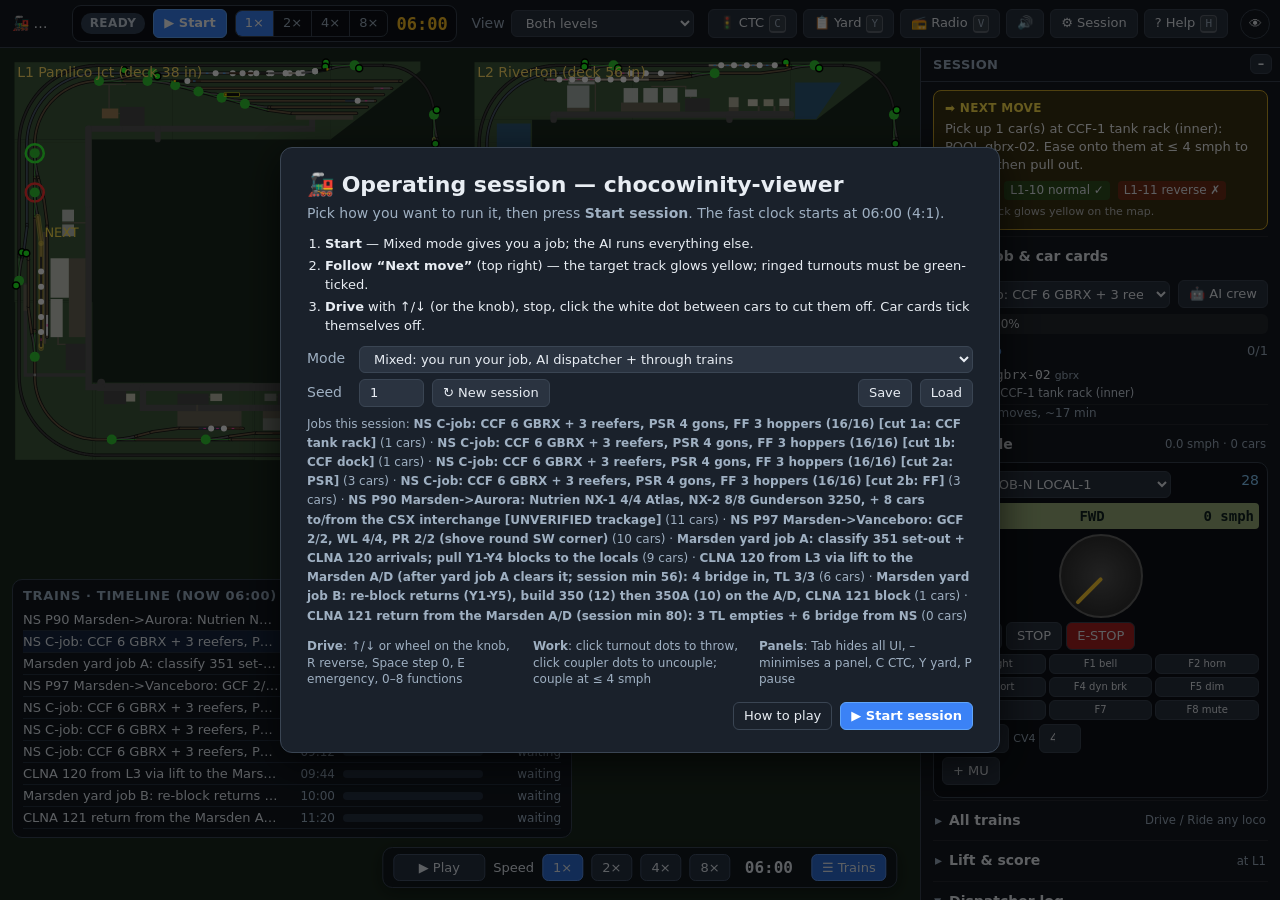
==== 2d/index.html @ 6c0cbe02 "Publish Chocowinity viewer 20261026-0025" ====
<!doctype html><html><head><meta name="robots" content="noindex, nofollow"><link rel="icon" href="data:,"><meta charset="utf-8"><title>Ops session — N-scale layout</title>
<script>/* [OPSFIX 2026-10-18] boot guard for file:// use: a missing or broken file shows a message naming it (and the zip that holds it) instead of a blank page.
   parts-manifest.js (optional, written by split_ops_parts.py) = window.OPS_PARTS {set, parts, app, where{file: part}}. Voice packs are optional (browser speech fallback). */
window.OPSBOOT = (function () { var B = { failed: false, errs: [], missing: [], notes: [] }, ROOT = 'ops-sim';
 function el() { var o = document.getElementById('ops-boot'); if (o || !document.body) return o; o = document.createElement('div'); o.id = 'ops-boot';
  o.style.cssText = 'position:fixed;inset:0;z-index:99999;display:flex;align-items:center;justify-content:center;background:#3a2020;color:#eef;font:16px/1.45 Segoe UI,Arial,sans-serif';
  o.innerHTML = '<div style="max-width:720px;padding:24px 28px;background:#0007;border-radius:10px"><b style="font-size:20px">Ops simulator</b><div id="ops-boot-msg"></div><div id="ops-boot-det" style="font-size:13px;opacity:.85;margin-top:8px;white-space:pre-wrap"></div></div>';
  document.body.appendChild(o); return o; }
 function show() { if (!B.failed || !el()) return; document.getElementById('ops-boot-msg').innerHTML = '<b>The ops simulator could not start.</b><br>' + B.t; document.getElementById('ops-boot-det').textContent = (B.d || '') + (B.errs.length ? '\n\nDetails:\n' + B.errs.slice(0, 6).join('\n') : ''); }
 B.fail = function (t, d) { if (B.failed) return; B.failed = true; B.t = t; B.d = d; show(); };
 B.note = function (t) { if (B.notes.indexOf(t) >= 0) return; B.notes.push(t); var go = function () { var n = document.getElementById('ops-note'); if (!n) { n = document.createElement('div'); n.id = 'ops-note'; n.title = 'click to hide';
   n.style.cssText = 'position:fixed;left:10px;bottom:10px;z-index:99998;max-width:460px;background:#5a4300e8;color:#fff;font:13px Segoe UI,Arial,sans-serif;padding:8px 12px;border-radius:6px;cursor:pointer'; n.onclick = function () { n.style.display = 'none'; }; document.body.appendChild(n); }
   n.innerHTML = B.notes.join('<br>'); n.style.display = 'block'; }; document.body ? go() : document.addEventListener('DOMContentLoaded', go); };
 B.rel = function (u) { u = decodeURIComponent(String(u || '')).split('?')[0]; var i = u.lastIndexOf('/' + ROOT + '/'); return i >= 0 ? u.slice(i + ROOT.length + 2) : u.split('/').pop(); };
 B.where = function (rel) { var P = window.OPS_PARTS; if (!P) return ''; var n = P.where && P.where[rel] || (/^audio\/voice\/pack\//.test(rel) ? 0 : P.app); return n ? P.parts[n - 1] + '.zip' : ''; };
 B.nestHint = function () { var m = /\/([^\/]*part\d+of\d+)\/(?:\1\/)?ops-sim\/index\.html$/i.exec(decodeURIComponent(location.pathname));
  return m ? '\n\nThis page is in a folder named after one zip (' + m[1] + '). Windows "Extract All..." suggests a NEW folder for every zip. Extract every part again and type the SAME destination folder each time, then open ops-sim\\index.html there.' : ''; };
 B.need = function (ok, rel) { if (!ok) { if (B.missing.indexOf(rel) < 0) B.missing.push(rel); var z = B.where(rel);
   B.fail('A required file is missing or did not load: <b>ops-sim/' + rel + '</b>' + (z ? '<br>It is in <b>' + z + '</b>.' : '') + (B.missing.length > 1 ? '<br>Also missing: ' + B.missing.slice(1).join(', ') : ''),
     'Extract the WHOLE zip again (right-click > Extract All... > Extract), then double-click ops-sim\\index.html inside the extracted folder. Opening index.html straight from inside the zip (without extracting) does not work.' + (window.OPS_PARTS ? ' With several zips, extract them all into the SAME folder.' : '') + B.nestHint());
   if (B.failed) show(); } return ok; };
 /* capture phase: <script>/<link> load failures (voice packs are optional; parts-manifest.js is optional) */
 window.addEventListener('error', function (e) { var t = e.target; if (!t || t === window || !(t.tagName === 'SCRIPT' || t.tagName === 'LINK')) return; var rel = B.rel(t.src || t.href);
  if (/^audio\/voice\/pack\//.test(rel) || /parts-manifest\.js$|logistics-data\.js$|logistics-core\.js$|industry\.js$/.test(rel)) return; B.need(false, rel); }, true);
 /* the other parts' folders, when they were extracted next to (or inside) this one */
 window.OPSALT = function (rel) { var P = window.OPS_PARTS, h = location.href.split('?')[0].split('#')[0], i = h.lastIndexOf('/' + ROOT + '/'); if (!P || i < 0) return []; var par = h.slice(0, i + 1), gp = par.replace(/[^\/]*\/$/, ''), ggp = gp.replace(/[^\/]*\/$/, ''), out = [], n = P.where && P.where[rel], ps = n ? [P.parts[n - 1]] : P.parts;
  ps.forEach(function (p) { [par + p + '/', par + p + '/' + p + '/', gp + p + '/', gp + p + '/' + p + '/', ggp + p + '/' + p + '/'].forEach(function (b) { var c = b + ROOT + '/' + rel; if (out.indexOf(c) < 0 && c !== par + ROOT + '/' + rel) out.push(c); }); }); return out; };
 window.VOICE_PACK_REL = 'audio/voice/pack/'; window.L3DALT = window.L3DALT || window.OPSALT;
 window.L3DPackMissing = function (rel) { var z = B.where(rel); B.note('Radio voice ' + rel.split('/').pop().replace('.js', '') + ' not found, so that speaker uses the browser voice.' + (z ? ' Its recordings are in <b>' + z + '</b>: extract it into the same folder as part 1.' : '')); };
 window.addEventListener('error', function (e) { if (!e || !e.message) return; B.errs.push(e.message + (e.filename ? ' (' + B.rel(e.filename) + ':' + e.lineno + ')' : '')); if (window.__opsGame) return;
  B.fail('A script error stopped loading.', (e.message === 'Script error.' ? 'Chrome hides the details of errors in files opened from disk. The usual cause is a missing or partly extracted file: extract the zip again (all parts into the same folder). ' : '') + 'Otherwise use a current Chrome or Edge.' + B.nestHint()); });
 document.addEventListener('DOMContentLoaded', show);
 /* after every core script ran: the game must have started */
 window.addEventListener('load', function () { if (!window.__opsGame && !B.failed) B.fail('The game did not start.', 'A core file is missing or damaged. Extract the zip again and open ops-sim\\index.html.' + B.nestHint()); });
 return B; })();</script>
<script src="parts-manifest.js"></script>
<link rel="stylesheet" href="style.css"><link rel="stylesheet" href="theme.css"></head><body>
<div id="top">
 <div class="tb-brand">&#128642; <b id="title">Ops</b></div>
 <div class="tb-session" title="Session status">
  <span id="ss-status" class="ss-pill ready">Ready</span>
  <button id="pause" class="primary" title="Start / pause the session [P]">&#9654; Run</button>
  <div class="seg" id="rates" title="Simulation speed">
   <button data-rate="1" title="Real time">1&times;</button><button data-rate="2">2&times;</button><button data-rate="4">4&times;</button><button data-rate="8">8&times;</button></div>
  <select id="rate" class="hidden-sel" aria-hidden="true" tabindex="-1"><option>1</option><option>2</option><option>4</option><option>8</option></select>
  <span class="clock" id="clock" title="Fast clock 4:1">06:00</span>
 </div>
 <label class="tb-view" title="What the map shows">View <select id="view"><option value="both">Both levels</option><option value="1">L1 Pamlico</option><option value="2">L2 Riverton</option><option value="3">L3 staging</option><option value="ride">Ride along (cab)</option><option value="follow">Follow person/vehicle</option></select></label>
 <div class="tb-right">
  <button id="ctcb" title="CTC panel: line routes, throw turnouts, hold signals [C]">&#128678; CTC<kbd>C</kbd></button>
  <button id="ymb" title="Yardmaster screen [Y]">&#128203; Yard<kbd>Y</kbd></button>
  <button id="voiceb" title="Two-way radio voices on/off [V]">&#128251; Radio<kbd>V</kbd></button>
  <button id="sound" title="Sound on/off [M]. Starts on first click.">&#128266;</button>
  <button id="sessb" title="Session setup: mode, seed, save / load">&#9881; Session</button>
  <button id="helpb" title="How to play [H]">? Help<kbd>H</kbd></button>
 </div>
</div>
<button id="ui-eye" title="Hide / show all panels [Tab]">&#128065;</button>
<div id="main"><canvas id="cv"></canvas>
 <div id="side">
  <div class="ph" id="side-h" title="Click to minimise / restore">Session <button class="minb" id="side-min" title="Minimise / restore this panel">&ndash;</button></div>
  <div class="sbody">
  <div id="nextmove" aria-live="polite"></div>
  <details class="sec" data-sec="job" open><summary>Your job &amp; car cards</summary>
   <div class="frow"><select id="job" title="Your job"></select><button id="autojob" title="Let the AI crew run this job's planned moves">&#129302; AI crew</button></div><div id="cards"></div></details>
  <details class="sec" data-sec="throttle" open><summary>Throttle <small id="locoinfo"></small></summary><div id="throttle"></div></details>
  <details class="sec" data-sec="trains"><summary>All trains <small>Drive / Ride any loco</small></summary><div id="traincards"></div></details>
  <details class="sec" data-sec="lift"><summary>Lift &amp; score <small id="liftst"></small></summary><div class="frow"><button id="lift1" title="Send the lift to L1">Lift &rarr; L1</button><button id="lift2" title="Send the lift to L2">Lift &rarr; L2</button></div><div id="score"></div></details>
  <details class="sec" data-sec="log" open><summary>Dispatcher log</summary>
   <div class="seg small" id="logf"><button data-f="all" class="on">All</button><button data-f="disp">Dispatcher</button><button data-f="radio">Radio</button><button data-f="warn">Warnings</button></div>
   <div id="log"></div>
   <div class="frow small"><button id="chatb" class="on" title="Crew chatter on/off (dispatcher, detectors and emergencies always come through)">Chatter on</button><label>Radio level <select id="radlvl" title="Radio level"><option value="full">full</option><option value="essential">essential</option></select></label></div>
   <div id="radiofeed"></div></details>
  <details class="sec" data-sec="sound"><summary>Sound</summary><div id="vols"></div><button id="credb" title="Sound credits and licenses">Credits</button></details>
  </div>
 </div></div>
<div id="ss" class="modal hidden"><div class="card">
 <h2>&#128642; <span id="ss-title">Operating session</span></h2>
 <p class="lead">Pick how you want to run it, then press <b>Start session</b>. The fast clock starts at 06:00 (4:1).</p>
 <ol class="ss-steps"><li><b>Start</b> — Mixed mode gives you a job; the AI runs everything else.</li><li><b>Follow &ldquo;Next move&rdquo;</b> (top right) — the target track glows yellow; ringed turnouts must be green-ticked.</li><li><b>Drive</b> with &uarr;/&darr; (or the knob), stop, click the white dot between cars to cut them off. Car cards tick themselves off.</li></ol>
 <div class="frow"><label for="mode">Mode</label><select id="mode"><option value="mixed">Mixed: you run your job, AI dispatcher + through trains</option><option value="auto">Automated: AI runs everything (watch / ride along)</option><option value="manual">Manual CTC: you line turnouts + lift for everyone</option></select></div>
 <div class="frow"><label for="seed" title="Same seed = same switch lists">Seed</label><input id="seed" type="number" value="1" min="1" style="width:5em"><button id="new" title="Start over with this mode and seed">&#8635; New session</button><span class="spacer"></span><button id="save" title="Save to this browser">Save</button><button id="load" title="Load the saved session">Load</button></div>
 <div id="ss-jobs" class="small"></div>
 <div class="qs-grid small"><div><b>Drive</b>: &uarr;/&darr; or wheel on the knob, R reverse, Space step 0, E emergency, 0&ndash;8 functions</div><div><b>Work</b>: click turnout dots to throw, click coupler dots to uncouple; couple at &le; 4 smph</div><div><b>Panels</b>: Tab hides all UI, &ndash; minimises a panel, C CTC, Y yard, P pause</div></div>
 <div class="qs-foot"><span></span><span><button id="ss-help" class="ghost">How to play</button><button id="ss-start" class="primary">&#9654; Start session</button></span></div></div></div>
<div id="ctc" class="pop hidden"><button class="x">✕</button><h2>CTC panel</h2>
 <div>Line route from <select id="ctcfrom"></select> to <select id="ctcto"></select> <button id="ctcline">Line route</button> <button id="ctcclear">Release all signals</button></div>
 <h3>Turnouts <small>(click: throw · • = lined for a train · red outline = occupied)</small></h3><div id="ctcT"></div>
 <h3>Signals <small>(click: hold at stop / release · also clickable on the map)</small></h3><div id="ctcS"></div>
 <h3>Occupied blocks</h3><div id="ctcB" class="small"></div></div>
<div id="ym" class="pop hidden"><button class="x">✕</button><h2>Yardmaster</h2><div id="ymbody"></div></div>
<div id="cred" class="pop hidden"><button class="x">✕</button><h2>Credits</h2><div id="credbody"></div></div>
<div id="tip"></div><div id="toast"></div>
<div id="help" class="hidden"><div class="in"><button class="x" title="Close (Esc)">✕</button><h2>How to play</h2>
<p><b>Goal:</b> work your job's switch list: set out every <i>set out</i> car on its industry track and bring every <i>pick up</i> car back into your train, without violations. Through trains are run by the AI dispatcher (Amtrak &gt; intermodal &gt; manifest &gt; locals) and use the elevator lift. They run by train number, as on the prototype: <b>odd numbers counter-clockwise, even numbers clockwise</b>; the dispatcher keeps opposing trains off the same level.</p>
<p><b>Next move</b> (top of the side panel) tells you what to do next for your job; the target track glows yellow on the map and the turnouts to line are ringed (green = set). Click a car card to focus on that car.</p>
<ul><li><b>Throttle</b> (right): mouse wheel/drag on the knob or ↑/↓; R reverses (stopped only); Space = step 0; E = emergency stop; 0–8 = F0–F8 (F1 bell, F2 horn crossing pattern, F3 short horn). CV3/CV4 = momentum. 28/128 steps (click the step label). +MU adds a loco to the consist.</li>
<li><b>Turnouts</b>: click the dot at the points (green = normal, orange = reverse). Throwing under a car derails it; running through one set against you is a <i>run-through</i>. #4 turnouts: ≤ 10 smph diverging and no cars over 68 ft (reefers, centerbeams, 89 ft flats, autoracks, Amfleet).</li>
<li><b>Uncoupling</b> is by hand: stop, then click the white coupler dot between two cars. Coupling is automatic on contact at ≤ 4 smph (4–8 = hard coupling violation, more = collision).</li>
<li><b>Lift</b>: 18 in in 8 s; it only moves with every car on it wholly aboard and stopped (interlock). Driving into the pit derails.</li>
<li>Speed limits: main 40, sidings 15, spurs/yard 10 smph. Blue-flagged tracks (blue) must not be entered.</li>
<li><b>View</b>: wheel = zoom, drag = pan, double-click = reset. <i>Ride along</i> follows the selected loco (cab-style, track ahead up). <i>Follow</i>: click a person or vehicle.</li>
<li><b>Modes</b>: Mixed (you run your job), Automated (AI crews run the planned moves — watch or ride), Manual CTC (you line turnouts and the lift for all trains; the AI only drives).</li>
<li><b>Signals / CTC</b>: block signals sit at each end of every main and siding (green clear, yellow approach, red stop). Click one (map or CTC panel, key C) to hold it at stop; AI trains obey. The CTC panel lines whole routes. The dispatcher breaks head-on standoffs by backing the lower-priority train clear for a meet. Y = yardmaster screen, V = speak radio chatter (Web Speech).</li>
<li>P = pause, H = help, M = mute. Save/Load keep one session in this browser.</li></ul>
<p class="small">Data: track graph, industries and move plans from build_ops.py (layout.json + ops.json + roster.json). Scale speed in/s = mph × 17.6 / 160.</p>
<button onclick="document.getElementById('help').classList.add('hidden')">Start</button></div></div>
<script src="ops-data.js"></script><script src="engine/physics.js"></script><script src="engine/easement.js"></script><script src="engine/engine.js"></script><script src="audio/samples.js"></script><script src="audio/audio.js"></script><script src="audio/voice/voices.js"></script><script src="audio/voice/radio-voice.js"></script><script src="audio/radio.js"></script><script src="control/control.js"></script>
<script>/* [OPSFIX] every core script defines its global; name the first one that did not */ (function (B) { if (!B) return; [['ops-data.js','OPS_DATA'],['engine/physics.js','L3DPhysics'],['engine/easement.js','L3DEase'],['engine/engine.js','OpsEngine'],['audio/samples.js','OpsAudioSamples'],['audio/audio.js','OpsAudio'],['audio/voice/voices.js','RadioVoiceConfig'],['audio/voice/radio-voice.js','RadioVoice'],['audio/radio.js','OpsRadio'],['control/control.js','OpsControl']].forEach(function (x) { if (!window[x[1]]) B.need(false, x[0]); }); if (!document.getElementById('cv')) B.need(false, 'index.html'); })(window.OPSBOOT);</script>
<script src="game.js"></script><script src="ui.js"></script><script src="ux.js"></script><script src="logistics-data.js"></script><script src="engine/logistics-core.js"></script><script src="industry.js"></script>
</body></html>
---- 2d/style.css ----
*{box-sizing:border-box}body{margin:0;font:13px system-ui,sans-serif;background:#1d2126;color:#e6e6e6;overflow:hidden}
#top{height:40px;display:flex;align-items:center;gap:10px;padding:0 8px;background:#2a3038;border-bottom:1px solid #444;white-space:nowrap;overflow:hidden}
.grp{display:flex;gap:4px;align-items:center}button,select,input{background:#3a424d;color:#eee;border:1px solid #556;border-radius:4px;padding:3px 7px;font:inherit}button:hover{background:#4a5563}
#main{position:absolute;top:40px;left:0;right:0;bottom:0;display:flex}#cv{flex:1;display:block;background:#2b3a2e}
#side{width:330px;overflow-y:auto;background:#22272e;border-left:1px solid #444;display:flex;flex-direction:column}
.box{padding:6px 8px;border-bottom:1px solid #3a3f47}.box h3{margin:2px 0 5px;font-size:13px;color:#9cd}.grow{flex:1;min-height:120px}
#log{font:11px monospace;max-height:260px;overflow-y:auto}#log div{padding:1px 0;border-bottom:1px dotted #333}#log .warn{color:#f99}#log .radio{color:#9df}#log .ai{color:#cf9}#log .disp{color:#fd8}
#cards table{width:100%;border-collapse:collapse;font-size:11px}#cards td{padding:2px 3px;border-bottom:1px solid #333}#cards tr.done td{color:#7c7;text-decoration:line-through}
.clock{font:bold 16px monospace;color:#fd6}#tip{position:fixed;pointer-events:none;background:#000c;padding:4px 7px;border-radius:4px;display:none;max-width:320px;font-size:12px;z-index:5}
#toast{position:fixed;left:50%;top:60px;transform:translateX(-50%);background:#a33;padding:6px 14px;border-radius:5px;display:none;z-index:6}
#help{position:fixed;inset:0;background:#000a;display:flex;align-items:center;justify-content:center;z-index:9}#help.hidden{display:none}
#help .in{background:#2a3038;max-width:760px;padding:16px 22px;border-radius:8px;max-height:90vh;overflow:auto}.small{font-size:11px;color:#aaa}
.dcc{background:#11161b;border-radius:10px;padding:8px}.dcc-head{display:flex;justify-content:space-between}.dcc-steps{cursor:pointer;color:#8cf}
.dcc-lcd{background:#9bb07a;color:#122;font:bold 14px monospace;padding:5px;border-radius:4px;margin:5px 0;display:flex;justify-content:space-between}
.dcc-knob{width:84px;height:84px;border-radius:50%;margin:4px auto;background:radial-gradient(#555,#222);position:relative;cursor:ns-resize;border:2px solid #666}
.dcc-ind{position:absolute;left:39px;top:6px;width:4px;height:36px;background:#fc3;transform-origin:2px 36px;border-radius:2px}
.dcc-row{display:flex;gap:4px;margin:4px 0;flex-wrap:wrap}.dcc-row.small{font-size:11px}.dcc-row input{width:3.2em}.estop{background:#a22!important}
.dcc-f{display:grid;grid-template-columns:repeat(3,1fr);gap:3px}.dcc-f button{font-size:10px;padding:2px}.dcc-f button.on{background:#d90;color:#000}
#vols label{display:flex;justify-content:space-between;font-size:11px}#vols input{width:170px}

.pop{position:fixed;top:48px;left:3%;width:min(94%,1100px);max-height:80vh;overflow:auto;background:#1d2420f2;color:#ddd;border:1px solid #567;border-radius:6px;padding:8px 12px;z-index:30;font-size:12px}
.pop .x{float:right}.pop h2{margin:2px 0 6px;font-size:15px}.pop h3{margin:8px 0 3px;font-size:13px}
.pop table{border-collapse:collapse;width:100%}.pop td,.pop th{border-bottom:1px solid #333;padding:2px 4px;text-align:left;vertical-align:top}
.tb,.sb{font-size:11px;margin:1px;padding:1px 4px;border:1px solid #444;border-radius:3px;background:#222;color:#ddd;cursor:pointer}
.tb.n{color:#6e6}.tb.r{color:#fa4}.tb.occ{outline:2px solid #e33}.sb.held{background:#611}.blk{display:inline-block;margin:1px 6px 1px 0;color:#fc8}
.car{display:inline-block;background:#345;margin:1px;padding:0 3px;border-radius:2px}.done{opacity:.45;text-decoration:line-through}#voiceb.on{background:#264}

/* FIX: .pop panels had no hidden rule, so the X (and toggles) could not close them */
.hidden{display:none!important}.pop .x,#help .x{cursor:pointer;position:relative;z-index:2}#help .in{position:relative}#help .x{position:absolute;right:8px;top:6px}

/* ROUND4 radio feed */
#radiofeed{font:12px system-ui,sans-serif;max-height:220px;overflow-y:auto;background:#11161b;border-radius:4px;padding:3px 5px}#radiofeed .rf{padding:1px 0}#radiofeed b{color:#8cf}#radiofeed .disp b{color:#fd6}#radiofeed .ym b{color:#fa6}#radiofeed .det b{color:#aaa}#radiofeed .cond b{color:#9e9}#radiofeed .amtrak b{color:#c9f}
---- 2d/theme.css ----
/* ops sim: same theme tokens as the 3D viewer (tools/layout3d/app/ui.css) */
:root{--bg:#161b22f2;--bg2:#1f2630;--bd:#3a4553;--fg:#e8edf3;--mut:#9fb0c2;--acc:#3b82f6;--acc2:#60a5fa;--ok:#4ade80;--warn:#fbbf24;--bad:#f87171;--r:8px}
body{font:14px/1.4 "Segoe UI",system-ui,-apple-system,Roboto,sans-serif;background:#10151b;color:var(--fg)}
button,select,input{font:inherit;font-size:13px;background:#2a3340;color:var(--fg);border:1px solid var(--bd);border-radius:6px;padding:4px 10px}
button{cursor:pointer}button:hover{background:#344052}button.on{background:var(--acc);border-color:var(--acc2);color:#fff}
kbd{display:inline-block;min-width:16px;padding:0 4px;margin-left:5px;border:1px solid #fff3;border-bottom-width:2px;border-radius:4px;background:#ffffff12;font:11px/15px ui-monospace,Consolas,monospace;color:var(--mut);text-align:center}
#top{height:48px;gap:14px;padding:0 52px 0 12px;background:var(--bg);border-bottom:1px solid var(--bd);box-shadow:0 2px 10px #0006}
.tb-brand{white-space:nowrap;max-width:230px;overflow:hidden;text-overflow:ellipsis}
.tb-session{display:flex;align-items:center;gap:8px;background:#0d1117;border:1px solid var(--bd);border-radius:9px;padding:3px 8px}
.ss-pill{font-size:12px;font-weight:600;padding:2px 9px;border-radius:10px;text-transform:uppercase;letter-spacing:.4px}.ss-pill.ready{background:#334155;color:#cbd5e1}.ss-pill.run{background:#14532d;color:var(--ok)}.ss-pill.paused{background:#713f12;color:var(--warn)}
.seg{display:flex;border:1px solid var(--bd);border-radius:7px;overflow:hidden}.seg button{border:0;border-radius:0;padding:3px 9px;background:transparent;color:var(--mut)}.seg button+button{border-left:1px solid var(--bd)}.seg button.on{background:var(--acc);color:#fff}
.seg.small button{font-size:12px;padding:2px 8px}
.clock{font:600 17px ui-monospace,Consolas,monospace;color:var(--warn);min-width:52px}
.tb-view{display:flex;align-items:center;gap:6px;color:var(--mut)}.tb-right{margin-left:auto;display:flex;gap:6px}
button.primary,#pause{background:var(--acc);border-color:var(--acc2);color:#fff;font-weight:600}#pause.paused{background:var(--warn);border-color:var(--warn);color:#111}
.hidden-sel{display:none!important}
#ui-eye{position:fixed;right:10px;top:9px;z-index:40;width:30px;height:30px;padding:0;border-radius:15px;background:var(--bg)}
#main{top:48px}
#side{width:360px;background:var(--bg);border-left:1px solid var(--bd);display:flex;flex-direction:column;overflow:hidden}
#side .ph{height:34px;line-height:34px;padding:0 12px;font-weight:600;font-size:13px;letter-spacing:.3px;text-transform:uppercase;color:var(--mut);border-bottom:1px solid var(--bd);cursor:pointer;user-select:none;position:relative;flex:none}
.minb{position:absolute;right:8px;top:6px;width:22px;height:20px;padding:0;line-height:16px}
.sbody{overflow-y:auto;flex:1;padding:0 12px 10px}
#side.min{width:150px}#side.min .sbody{display:none}
body.hideui #top,body.hideui #side,body.hideui .pop,body.hideui #tip{display:none!important}body.hideui #main{top:0}
details.sec{border-top:1px solid #ffffff12;padding:2px 0}details.sec:first-child{border-top:0}
details.sec>summary{cursor:pointer;padding:8px 2px;font-weight:600;list-style:none;display:flex;align-items:center;gap:7px}
details.sec>summary::before{content:"\25B8";color:var(--mut);transition:transform .15s;display:inline-block}details.sec[open]>summary::before{transform:rotate(90deg)}
details.sec>summary small{margin-left:auto;font-weight:400;color:var(--mut)}details.sec>summary:hover{color:var(--acc2)}
.frow{display:flex;align-items:center;gap:8px;margin:6px 0}.frow select{flex:1;min-width:0}.frow>label:first-child{min-width:44px;color:var(--mut)}.spacer{flex:1}
#cv{min-width:0;width:0;flex:1}
.small{font-size:12px;color:var(--mut)}
/* train cards */
.tc{background:#0d1117;border:1px solid var(--bd);border-radius:8px;padding:7px 9px;margin:6px 0}.tc.sel{border-color:var(--acc);box-shadow:0 0 0 1px var(--acc) inset}
.tc-h{display:flex;align-items:center;gap:6px}.tc-h b{flex:1;min-width:0;overflow:hidden;text-overflow:ellipsis;white-space:nowrap}
.tc-who{font-size:11px;padding:1px 7px;border-radius:9px;background:#334155;color:#cbd5e1}.tc-who.you{background:#1e3a8a;color:#bfdbfe}
.tc-m{display:flex;gap:10px;font-size:12px;color:var(--mut);margin:3px 0}.tc-m b{color:var(--fg);font-variant-numeric:tabular-nums}
.tc-bar{height:5px;background:#ffffff14;border-radius:3px;overflow:hidden;margin:4px 0}.tc-bar i{display:block;height:100%;background:var(--ok)}
.tc-st{font-size:12px;color:var(--mut)}.tc-st.fail{color:var(--bad)}.tc-b{display:flex;gap:5px;margin-top:5px}.tc-b button{font-size:12px;padding:2px 9px}
/* switch list */
.sl-prog{position:relative;height:20px;background:#ffffff10;border-radius:6px;overflow:hidden;margin:4px 0 8px}.sl-prog i{position:absolute;inset:0 auto 0 0;background:#16a34a88}.sl-prog span{position:relative;font-size:12px;padding-left:8px;line-height:20px}
.sl-h{display:flex;justify-content:space-between;font-weight:600;font-size:13px;margin:6px 0 2px;color:var(--acc2)}.sl-h span{color:var(--mut);font-weight:400}
#cards table.sl{width:100%;border-collapse:collapse;font-size:13px}#cards .sl td{padding:3px 4px;border-bottom:1px solid #ffffff10}#cards .sl .ck{width:18px;color:var(--ok)}#cards .sl .car-id{font-family:ui-monospace,Consolas,monospace;white-space:nowrap}#cards .sl .ty{color:var(--mut)}
#cards tr.done td{color:#86efac;text-decoration:line-through;opacity:.75}
/* log */
#log{font:12px/1.45 "Segoe UI",system-ui,sans-serif;max-height:240px;overflow-y:auto;background:#0d1117;border-radius:6px;padding:4px 6px;margin-top:6px}
#log .le{display:grid;grid-template-columns:42px 50px 1fr;gap:6px;padding:2px 0;border-bottom:1px solid #ffffff0c}#log time{color:var(--mut);font-family:ui-monospace,Consolas,monospace}
#log em{font-style:normal;font-size:10px;font-weight:700;align-self:start;margin-top:2px;padding:0 4px;border-radius:4px;background:#334155;color:#cbd5e1;text-align:center}
#log .warn em{background:#7f1d1d;color:#fecaca}#log .warn span{color:#fecaca}#log .disp em,#log .yard em{background:#713f12;color:#fde68a}#log .radio em{background:#1e3a5f;color:#bae6fd}#log .ai em{background:#14532d;color:#bbf7d0}
#radiofeed{font-size:12px;max-height:160px;background:#0d1117;border-radius:6px;padding:4px 6px}
.dcc{background:#0d1117;border:1px solid var(--bd)}
/* start card / help */
.modal{position:fixed;inset:0;background:#0009;display:flex;align-items:center;justify-content:center;z-index:50}.modal.hidden{display:none}
.modal .card,#help .in{background:#1a212b;color:var(--fg);border:1px solid var(--bd);border-radius:12px;max-width:720px;width:92%;padding:22px 26px;box-shadow:0 10px 40px #000a}
.modal h2{margin:0 0 4px;font-size:22px}.modal .lead{color:var(--mut);margin:0 0 10px}
.qs-grid{display:grid;grid-template-columns:1fr 1fr 1fr;gap:12px;margin-top:12px}.qs-foot{display:flex;justify-content:space-between;align-items:center;margin-top:14px}.qs-foot span{display:flex;gap:8px}
#ss-jobs{margin:8px 0;line-height:1.6}button.ghost{background:transparent}
.pop{background:#161b22f5;border-color:var(--bd);border-radius:10px;top:58px;font-size:13px}
#toast{top:62px;border-radius:8px}
#traincards{max-height:330px;overflow:auto}.tc{padding:6px 8px;margin:5px 0}

/* [UX 2026-10-18] next-move coach + car-card flow */
#nextmove .nm{margin:8px 0 6px;padding:9px 11px;border-radius:8px;background:#3b3313;border:1px solid #c9a227;font-size:13px;line-height:1.4}
#nextmove .nm.ai{background:#1d2b3d;border-color:#3b82f6}#nextmove .nm.done{background:#13321f;border-color:#16a34a}
#nextmove .nm-h{font-weight:700;font-size:12px;letter-spacing:.3px;text-transform:uppercase;color:#ffe14d;display:flex;justify-content:space-between;align-items:center}
#nextmove .nm.ai .nm-h{color:#93c5fd}#nextmove .nm.done .nm-h{color:#86efac}
#nextmove .nm-t{margin-top:3px;color:#f3f4f6}#nextmove .nm-to{margin-top:5px;font-size:12px}#nextmove .nm-to span{display:inline-block;margin:2px 4px 0 0;padding:1px 6px;border-radius:4px}
#nextmove .nm-to .ok{background:#16a34a44}#nextmove .nm-to .bad{background:#dc262655}#nextmove .nm-hint{margin-top:4px;font-size:11px;color:#bbb}
#nextmove .nm-x{font-size:11px;padding:1px 6px}
table.sl tr[data-car]{cursor:pointer}table.sl tr[data-car]:hover{background:#ffffff10}table.sl tr.focus{outline:2px solid #ffe14d;outline-offset:-2px}
.ss-steps{margin:6px 0 10px 18px;padding:0;font-size:13px;line-height:1.5}.ss-steps li{margin:2px 0}
table.sl td.cc{padding:3px 4px}table.sl td.cc .dest{font-size:11.5px;color:#cbd5e1;margin-top:1px}table.sl tr.done td.cc .dest{color:#86efac}table.sl td.cc small.ty{color:var(--mut)}
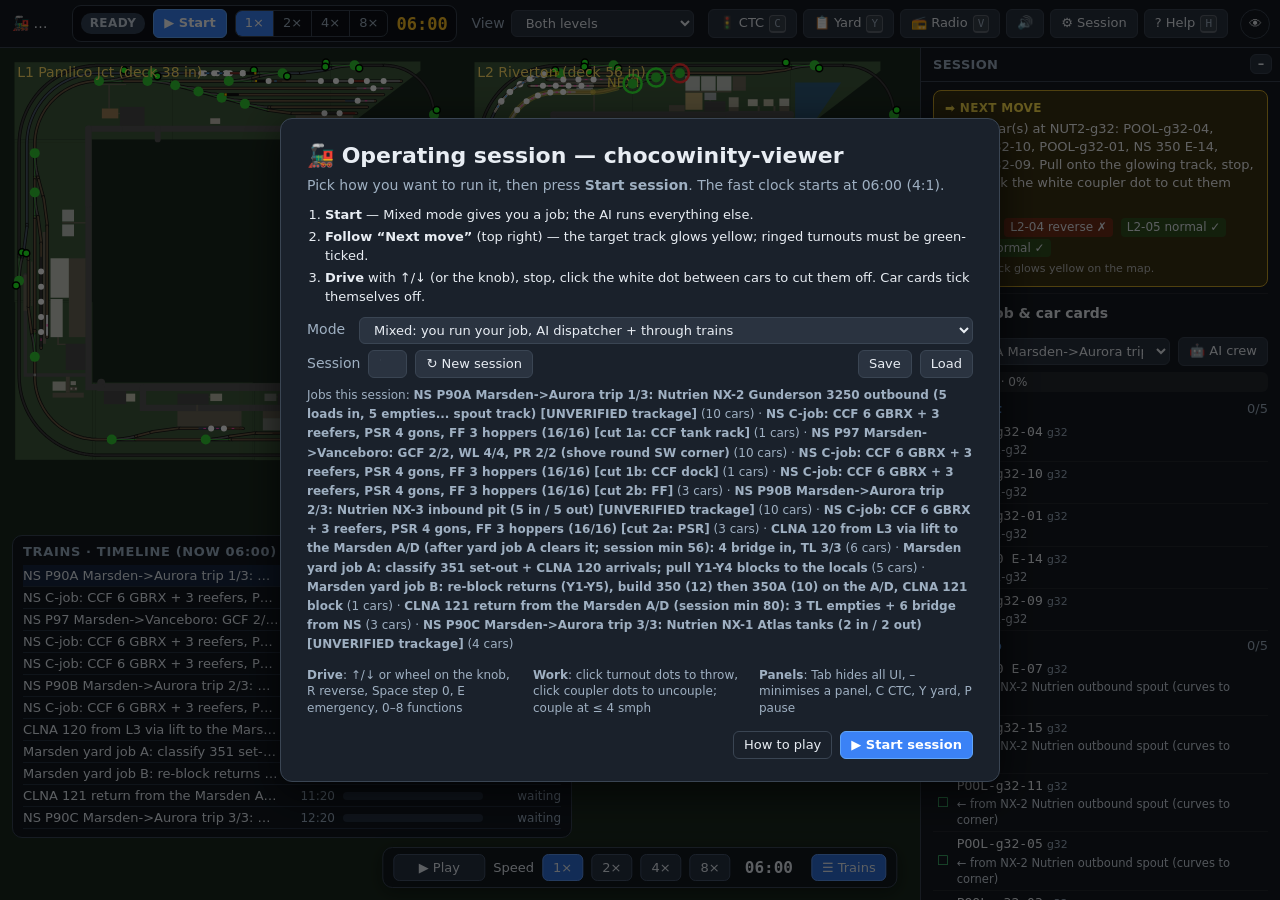
==== commit 679b005d: "Publish Chocowinity viewer 20261027-1010" ====
--- a/2d/index.html
+++ b/2d/index.html
@@ -79,7 +79,7 @@
  <p class="lead">Pick how you want to run it, then press <b>Start session</b>. The fast clock starts at 06:00 (4:1).</p>
  <ol class="ss-steps"><li><b>Start</b> — Mixed mode gives you a job; the AI runs everything else.</li><li><b>Follow &ldquo;Next move&rdquo;</b> (top right) — the target track glows yellow; ringed turnouts must be green-ticked.</li><li><b>Drive</b> with &uarr;/&darr; (or the knob), stop, click the white dot between cars to cut them off. Car cards tick themselves off.</li></ol>
  <div class="frow"><label for="mode">Mode</label><select id="mode"><option value="mixed">Mixed: you run your job, AI dispatcher + through trains</option><option value="auto">Automated: AI runs everything (watch / ride along)</option><option value="manual">Manual CTC: you line turnouts + lift for everyone</option></select></div>
- <div class="frow"><label for="seed" title="Same seed = same switch lists">Seed</label><input id="seed" type="number" value="1" min="1" style="width:5em"><button id="new" title="Start over with this mode and seed">&#8635; New session</button><span class="spacer"></span><button id="save" title="Save to this browser">Save</button><button id="load" title="Load the saved session">Load</button></div>
+ <div class="frow"><label for="seed" title="Only the planned session (seed 1) has local jobs">Session</label><input id="seed" type="number" value="1" min="1" max="1" readonly style="width:3em"><button id="new" title="Restart the planned session from the start">&#8635; New session</button><span class="spacer"></span><button id="save" title="Save to this browser">Save</button><button id="load" title="Load the saved session">Load</button></div>
  <div id="ss-jobs" class="small"></div>
  <div class="qs-grid small"><div><b>Drive</b>: &uarr;/&darr; or wheel on the knob, R reverse, Space step 0, E emergency, 0&ndash;8 functions</div><div><b>Work</b>: click turnout dots to throw, click coupler dots to uncouple; couple at &le; 4 smph</div><div><b>Panels</b>: Tab hides all UI, &ndash; minimises a panel, C CTC, Y yard, P pause</div></div>
  <div class="qs-foot"><span></span><span><button id="ss-help" class="ghost">How to play</button><button id="ss-start" class="primary">&#9654; Start session</button></span></div></div></div>
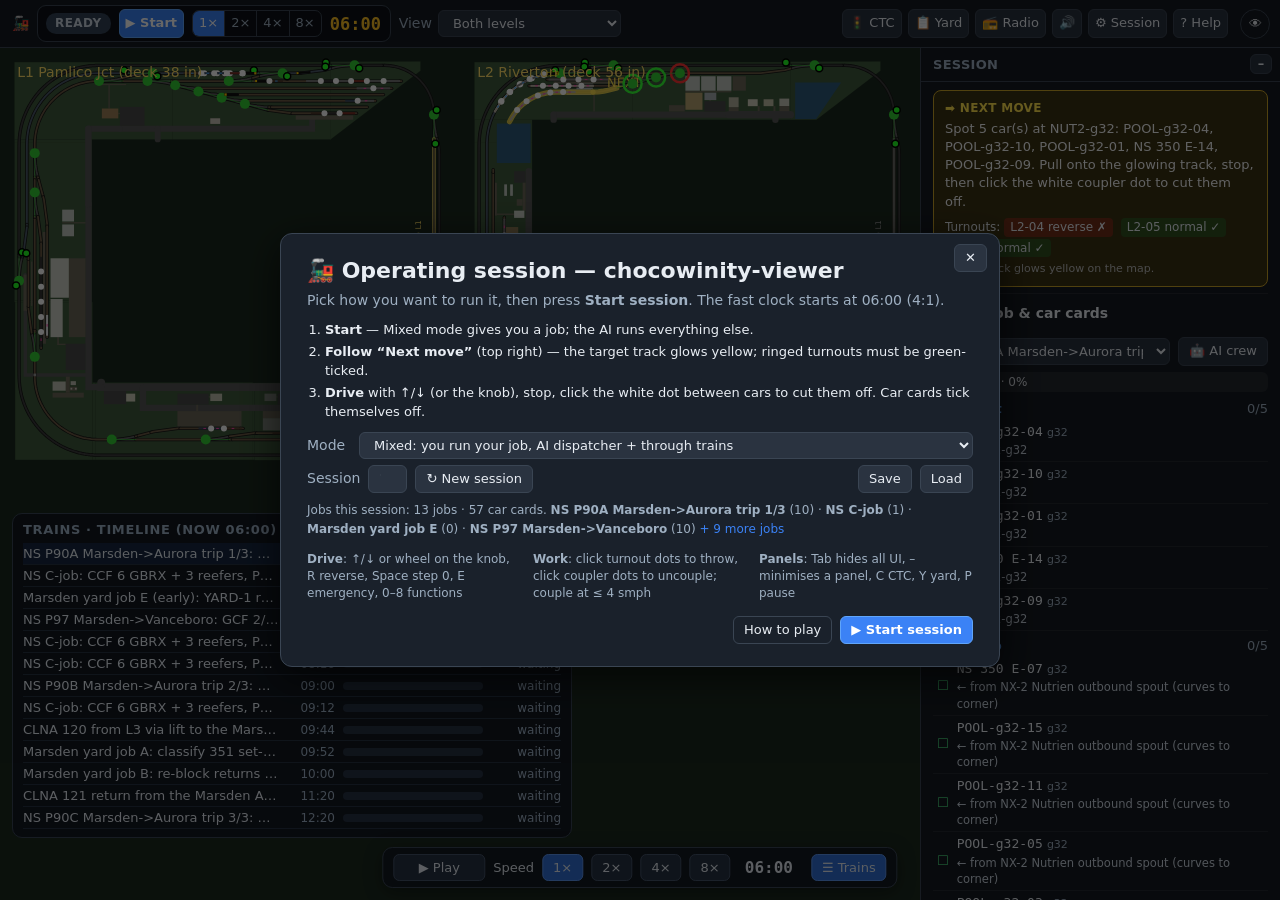
==== commit caf2e193: "Publish Chocowinity viewer 20261028-1458" ====
--- a/2d/index.html
+++ b/2d/index.html
@@ -74,7 +74,7 @@
   <details class="sec" data-sec="sound"><summary>Sound</summary><div id="vols"></div><button id="credb" title="Sound credits and licenses">Credits</button></details>
   </div>
  </div></div>
-<div id="ss" class="modal hidden"><div class="card">
+<div id="ss" class="modal hidden"><div class="card" style="position:relative"><button id="ss-x" title="Close (Esc). Press Run or Session to start later" style="position:absolute;top:10px;right:12px">✕</button>
  <h2>&#128642; <span id="ss-title">Operating session</span></h2>
  <p class="lead">Pick how you want to run it, then press <b>Start session</b>. The fast clock starts at 06:00 (4:1).</p>
  <ol class="ss-steps"><li><b>Start</b> — Mixed mode gives you a job; the AI runs everything else.</li><li><b>Follow &ldquo;Next move&rdquo;</b> (top right) — the target track glows yellow; ringed turnouts must be green-ticked.</li><li><b>Drive</b> with &uarr;/&darr; (or the knob), stop, click the white dot between cars to cut them off. Car cards tick themselves off.</li></ol>
--- a/2d/theme.css
+++ b/2d/theme.css
@@ -69,3 +69,9 @@
 table.sl tr[data-car]{cursor:pointer}table.sl tr[data-car]:hover{background:#ffffff10}table.sl tr.focus{outline:2px solid #ffe14d;outline-offset:-2px}
 .ss-steps{margin:6px 0 10px 18px;padding:0;font-size:13px;line-height:1.5}.ss-steps li{margin:2px 0}
 table.sl td.cc{padding:3px 4px}table.sl td.cc .dest{font-size:11.5px;color:#cbd5e1;margin-top:1px}table.sl tr.done td.cc .dest{color:#86efac}table.sl td.cc small.ty{color:var(--mut)}
+
+/* [CHOCO-UI R3] readable small text (>= 11px) and a top bar that fits at 1024 */
+small.ty,.ty{font-size:11px}.dcc-f button{font-size:11px!important}#log em{font-size:11px!important}
+.ss-more{display:inline}.ss-more summary{display:inline;cursor:pointer;color:var(--acc,#60a5fa)}
+@media (max-width:1300px){#top kbd{display:none}#top{gap:8px!important}#top button{padding-left:6px!important;padding-right:6px!important}#top .tb-brand #title{display:none}}
+@media (max-width:1100px){#top .tb-view{font-size:0}#top .tb-view select{font-size:13px}#top [data-rate]{padding-left:4px!important;padding-right:4px!important}}
